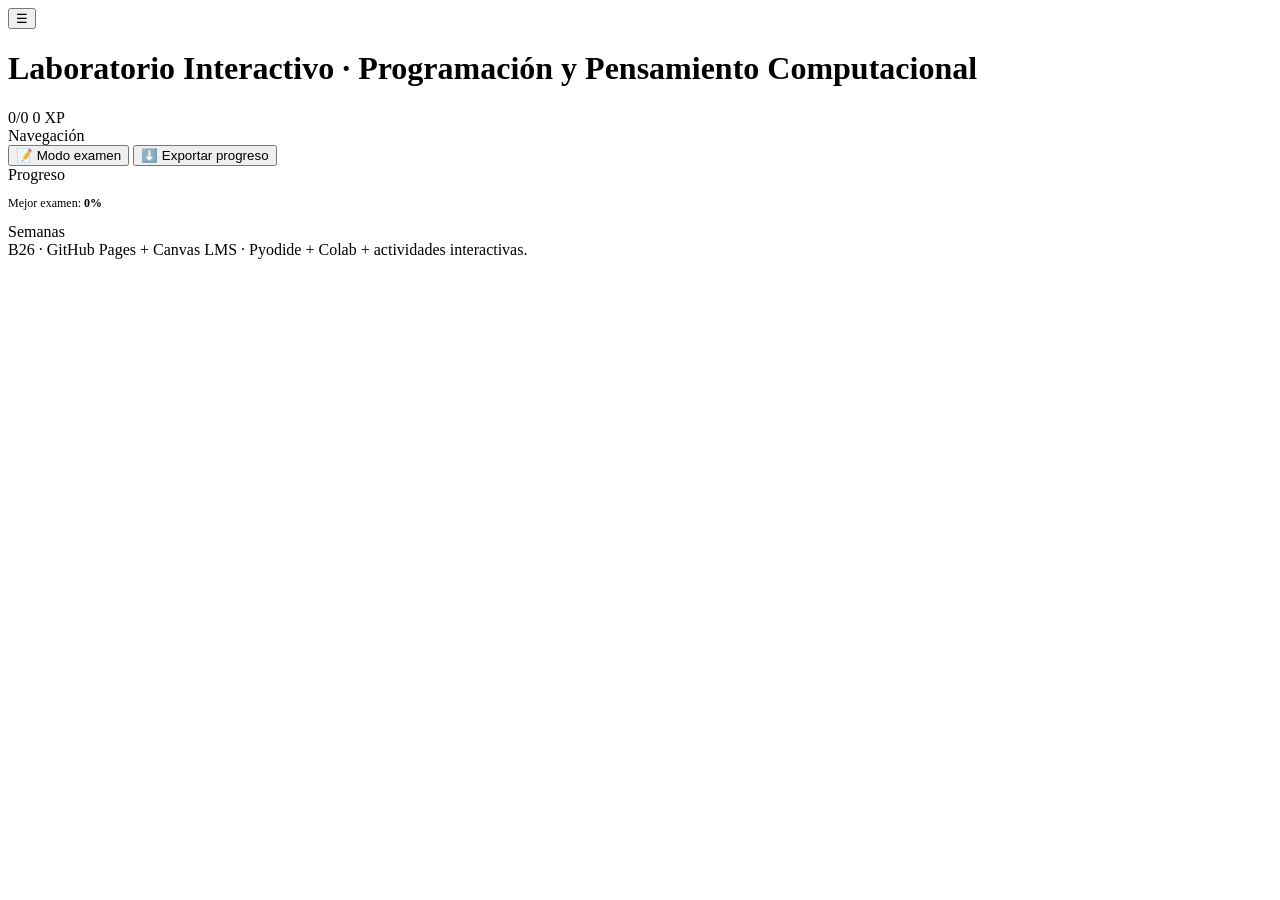
==== laboratorio/index.html @ fd306287 "Add files via upload" ====
<!doctype html>
<html lang="es">
<head>
<meta charset="utf-8"><meta name="viewport" content="width=device-width,initial-scale=1">
<title>Laboratorio Interactivo B26</title>
<link rel="stylesheet" href="assets/styles.css">
</head>
<body>
<header class="topbar">
<button id="menuBtn" class="btn mobile-menu">☰</button>
<h1>Laboratorio Interactivo · Programación y Pensamiento Computacional</h1>
<span class="brandpill" id="progressText">0/0</span>
<span class="brandpill xp" id="xpText">0 XP</span>
</header>
<div class="layout">
<aside id="sidebar" class="sidebar">
<div class="side-title">Navegación</div>
<button id="examBtn" class="navbtn">📝 Modo examen</button>
<button id="exportBtn" class="navbtn">⬇️ Exportar progreso</button>
<div class="side-title">Progreso</div>
<div class="progress"><span id="progressBar"></span></div>
<p class="muted" style="font-size:12px">Mejor examen: <b id="bestExam">0%</b></p>
<div class="side-title">Semanas</div>
<nav id="weeksNav"></nav>
</aside>
<main class="main"><div id="content"></div><div class="footer">B26 · GitHub Pages + Canvas LMS · Pyodide + Colab + actividades interactivas.</div></main>
</div>
<script src="assets/data.js"></script><script src="assets/app.js"></script>
</body></html>
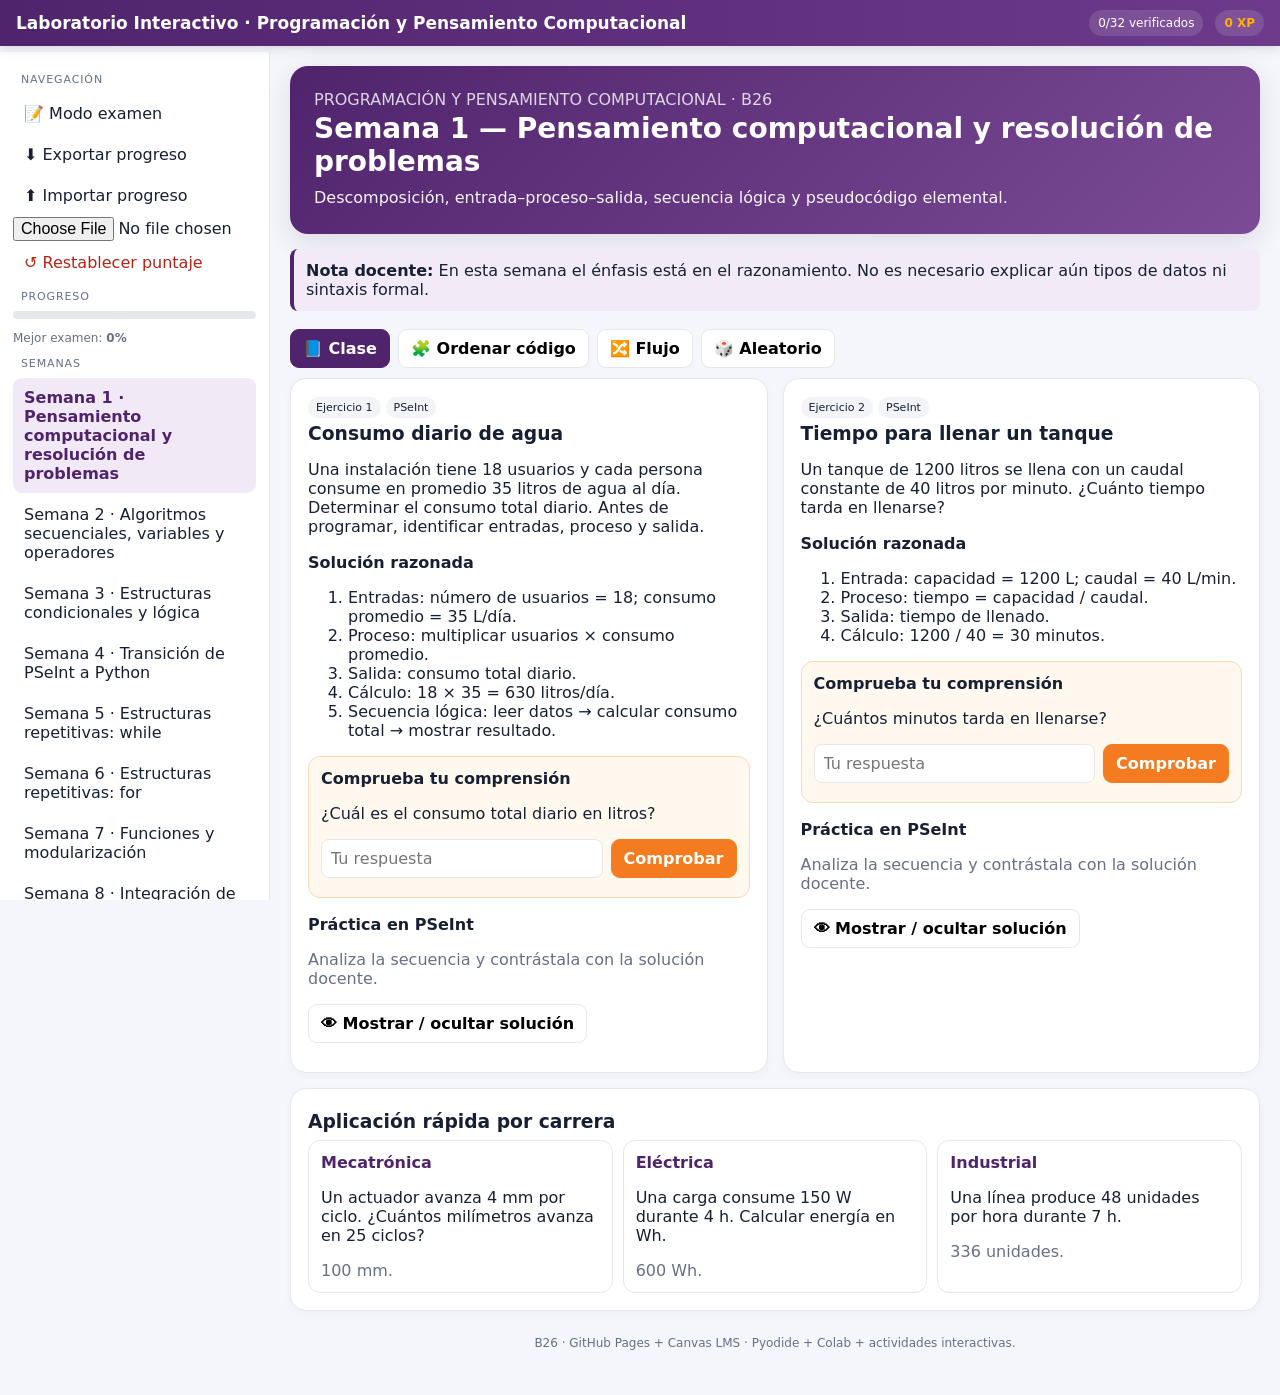
==== commit 65b769f3: "Add files via upload" ====
--- a/laboratorio/index.html
+++ b/laboratorio/index.html
@@ -3,7 +3,7 @@
 <head>
 <meta charset="utf-8"><meta name="viewport" content="width=device-width,initial-scale=1">
 <title>Laboratorio Interactivo B26</title>
-<link rel="stylesheet" href="assets/styles.css">
+<link rel="stylesheet" href="assets/styles.css?v=3">
 </head>
 <body>
 <header class="topbar">
@@ -17,6 +17,10 @@
 <div class="side-title">Navegación</div>
 <button id="examBtn" class="navbtn">📝 Modo examen</button>
 <button id="exportBtn" class="navbtn">⬇️ Exportar progreso</button>
+<button id="importBtn" class="navbtn">⬆️ Importar progreso</button>
+<input id="importFile" class="file-input" type="file" accept=".json,application/json">
+<button id="resetBtn" class="navbtn" style="color:#b42318">↺ Restablecer puntaje</button>
+<div id="progressStatus" class="statusmsg"></div>
 <div class="side-title">Progreso</div>
 <div class="progress"><span id="progressBar"></span></div>
 <p class="muted" style="font-size:12px">Mejor examen: <b id="bestExam">0%</b></p>
@@ -25,5 +29,5 @@
 </aside>
 <main class="main"><div id="content"></div><div class="footer">B26 · GitHub Pages + Canvas LMS · Pyodide + Colab + actividades interactivas.</div></main>
 </div>
-<script src="assets/data.js"></script><script src="assets/app.js"></script>
+<script src="assets/data.js?v=3"></script><script src="assets/app.js?v=3"></script>
 </body></html>
--- a/laboratorio/assets/styles.css
+++ b/laboratorio/assets/styles.css
@@ -0,0 +1,36 @@
+
+:root{
+ --bg:#f4f6fb;--card:#fff;--ink:#172033;--muted:#667085;--line:#e5e7eb;
+ --brand:#50246d;--brand2:#6d3a8c;--accent:#f47b20;--ok:#137333;--bad:#b42318;
+ --code:#101827;--codefg:#f8fafc;--gold:#ffb000;
+}
+*{box-sizing:border-box}html,body{margin:0;background:var(--bg);color:var(--ink);font-family:Inter,system-ui,-apple-system,Segoe UI,Roboto,Arial,sans-serif}
+button,input,textarea,select{font:inherit}.topbar{position:sticky;top:0;z-index:30;background:linear-gradient(90deg,var(--brand),var(--brand2));color:#fff;padding:10px 16px;display:flex;align-items:center;gap:12px;box-shadow:0 2px 12px #0002}
+.topbar h1{font-size:17px;margin:0;flex:1}.brandpill{font-size:12px;background:#ffffff20;padding:6px 9px;border-radius:999px}
+.layout{display:grid;grid-template-columns:270px minmax(0,1fr);min-height:calc(100vh - 52px)}
+.sidebar{background:#fff;border-right:1px solid var(--line);padding:13px;position:sticky;top:52px;height:calc(100vh - 52px);overflow:auto}
+.side-title{font-size:11px;text-transform:uppercase;letter-spacing:.08em;color:var(--muted);margin:8px 8px}
+.navbtn{display:block;width:100%;border:0;background:transparent;text-align:left;padding:10px 11px;border-radius:9px;cursor:pointer;margin:2px 0;color:var(--ink)}
+.navbtn:hover,.navbtn.active{background:#f1eaf6;color:var(--brand);font-weight:700}
+.main{width:100%;max-width:1200px;margin:0 auto;padding:20px}
+.hero{background:linear-gradient(135deg,var(--brand),#7b4b96);color:white;border-radius:18px;padding:24px;box-shadow:0 8px 26px #50246d22}
+.hero h2{margin:3px 0 8px;font-size:28px}.hero p{margin:0;line-height:1.5;opacity:.95}
+.kpis{display:grid;grid-template-columns:repeat(4,1fr);gap:12px;margin:14px 0}.kpi{background:#fff;border:1px solid var(--line);border-radius:14px;padding:14px}.kpi b{font-size:21px;display:block}
+.card{background:#fff;border:1px solid var(--line);border-radius:16px;padding:17px;box-shadow:0 2px 10px #00000008}.grid{display:grid;grid-template-columns:1fr 1fr;gap:15px}
+.card h3{margin:5px 0 8px}.card h4{margin:17px 0 8px}.muted{color:var(--muted)}.pill{display:inline-block;padding:4px 8px;border-radius:999px;background:#f2f4f7;font-size:11px;margin-right:5px}
+.btn{border:1px solid var(--line);background:#fff;padding:9px 12px;border-radius:9px;cursor:pointer;font-weight:650}.btn:hover{filter:brightness(.98)}.btn.primary{background:var(--accent);border-color:var(--accent);color:#fff}.btn.secondary{background:var(--brand);border-color:var(--brand);color:#fff}.btn.good{background:#14733c;border-color:#14733c;color:#fff}
+.toolbar{display:flex;flex-wrap:wrap;gap:8px;margin:12px 0}
+.codebox,.output{font-family:ui-monospace,SFMono-Regular,Menlo,Consolas,monospace;font-size:13px;line-height:1.45;border-radius:11px}
+.codebox{background:var(--code);color:var(--codefg);padding:12px;white-space:pre;overflow:auto}.editor{width:100%;min-height:220px;background:var(--code);color:var(--codefg);border:0;border-radius:11px;padding:12px;font-family:ui-monospace,SFMono-Regular,Menlo,Consolas,monospace;resize:vertical}
+.output{background:#f8fafc;border:1px dashed #cbd5e1;min-height:60px;padding:10px;white-space:pre-wrap}
+.check{background:#fff8ef;border:1px solid #ffd7b4;padding:12px;border-radius:12px;margin:14px 0}.checkrow{display:flex;gap:8px}.checkrow input{flex:1;border:1px solid var(--line);border-radius:8px;padding:9px}.feedback{font-weight:700;margin-top:7px}.ok{color:var(--ok)}.bad{color:var(--bad)}
+.progress{height:8px;border-radius:999px;background:#e5e7eb;overflow:hidden}.progress span{display:block;height:100%;width:0;background:var(--accent)}
+.xp{font-weight:800;color:var(--gold)}.teacher-note{margin:15px 0;background:#f2ebf7;border-left:4px solid var(--brand);padding:12px;border-radius:8px}
+.career-grid{display:grid;grid-template-columns:repeat(3,1fr);gap:10px}.career{border:1px solid var(--line);border-radius:12px;padding:12px}.career strong{color:var(--brand)}
+.activity-tabs{display:flex;flex-wrap:wrap;gap:8px;margin:18px 0 10px}.activity-tabs button.active{background:var(--brand);color:#fff;border-color:var(--brand)}
+.panel{display:none}.panel.active{display:block}
+.parsons-list{list-style:none;padding:0;margin:10px 0}.parsons-item{background:#fff;border:1px solid #d7dce5;border-radius:9px;padding:9px 10px;margin:7px 0;cursor:grab;font-family:ui-monospace,SFMono-Regular,Menlo,Consolas,monospace;white-space:pre-wrap}.parsons-item.dragging{opacity:.5}
+.flow-list{display:grid;gap:8px}.flow-step{display:flex;align-items:center;gap:10px;background:#fff;border:1px solid var(--line);border-radius:10px;padding:10px}.flow-step .num{width:26px;height:26px;border-radius:50%;background:#efe7f5;color:var(--brand);display:grid;place-items:center;font-weight:800}
+.exam-q{margin:15px 0;padding:14px;border:1px solid var(--line);border-radius:12px;background:#fff}.exam-q input{width:100%;margin-top:7px;border:1px solid var(--line);border-radius:8px;padding:9px}
+.hidden{display:none!important}.footer{text-align:center;color:var(--muted);font-size:12px;padding:25px}.mobile-menu{display:none}
+@media(max-width:900px){.layout{grid-template-columns:1fr}.sidebar{display:none;position:static;height:auto}.sidebar.open{display:block}.grid,.kpis,.career-grid{grid-template-columns:1fr}.main{padding:13px}.hero h2{font-size:23px}.mobile-menu{display:inline-block}}
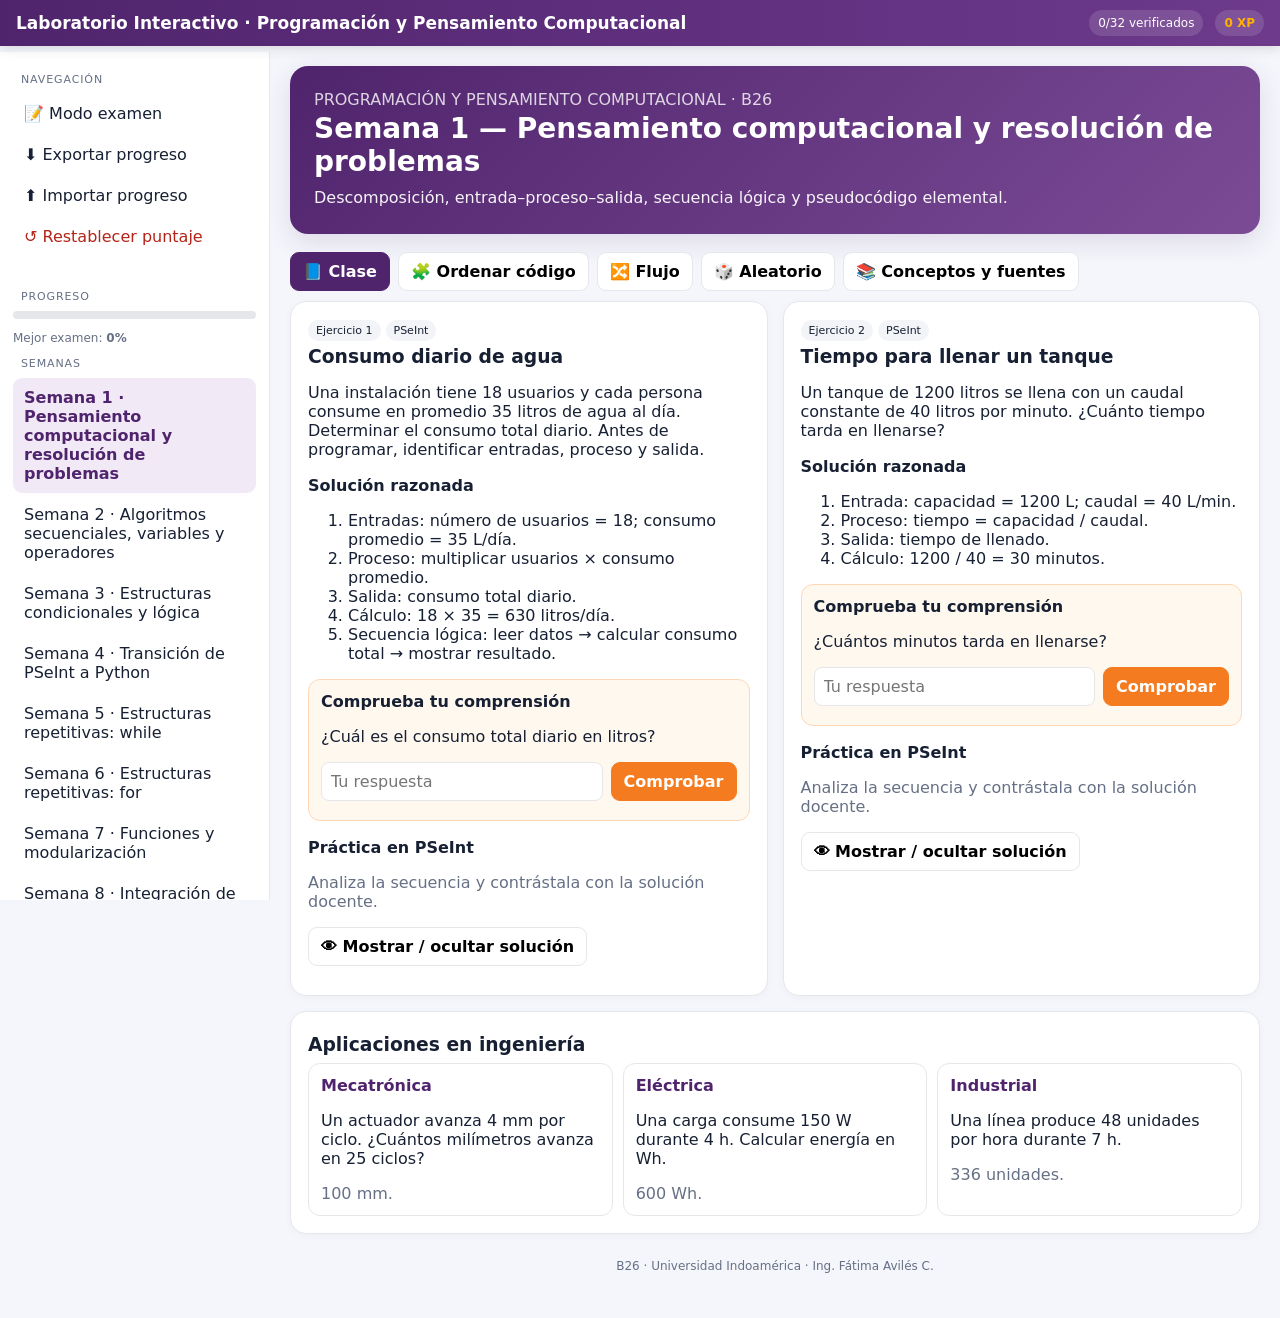
==== commit 2ea9f4e1: "Update index.html" ====
--- a/laboratorio/index.html
+++ b/laboratorio/index.html
@@ -27,7 +27,7 @@
 <div class="side-title">Semanas</div>
 <nav id="weeksNav"></nav>
 </aside>
-<main class="main"><div id="content"></div><div class="footer">B26 · GitHub Pages + Canvas LMS · Pyodide + Colab + actividades interactivas.</div></main>
+<main class="main"><div id="content"></div><div class="footer">B26 · Universidad Indoamérica · Ing. Fátima Avilés C.</div></main>
 </div>
 <script src="assets/data.js?v=3"></script><script src="assets/app.js?v=3"></script>
-</body></html>+</body></html>
--- a/laboratorio/assets/styles.css
+++ b/laboratorio/assets/styles.css
@@ -34,3 +34,11 @@
 .exam-q{margin:15px 0;padding:14px;border:1px solid var(--line);border-radius:12px;background:#fff}.exam-q input{width:100%;margin-top:7px;border:1px solid var(--line);border-radius:8px;padding:9px}
 .hidden{display:none!important}.footer{text-align:center;color:var(--muted);font-size:12px;padding:25px}.mobile-menu{display:none}
 @media(max-width:900px){.layout{grid-template-columns:1fr}.sidebar{display:none;position:static;height:auto}.sidebar.open{display:block}.grid,.kpis,.career-grid{grid-template-columns:1fr}.main{padding:13px}.hero h2{font-size:23px}.mobile-menu{display:inline-block}}
+
+.concept-grid{display:grid;grid-template-columns:repeat(2,1fr);gap:10px}
+.concept{border:1px solid var(--line);border-radius:12px;padding:12px;background:#fff}
+.concept dt{font-weight:800;color:var(--brand);margin-bottom:5px}.concept dd{margin:0;line-height:1.45}
+.study-tip{background:#eef7ff;border-left:4px solid #2774ae;padding:12px 14px;border-radius:9px;margin:12px 0}
+.ref-list{padding-left:20px}.ref-list li{margin:12px 0;line-height:1.45}.ref-list a{color:var(--brand);font-weight:700}
+.file-input{display:none}.statusmsg{font-size:12px;margin-top:8px;min-height:18px}
+@media(max-width:900px){.concept-grid{grid-template-columns:1fr}}
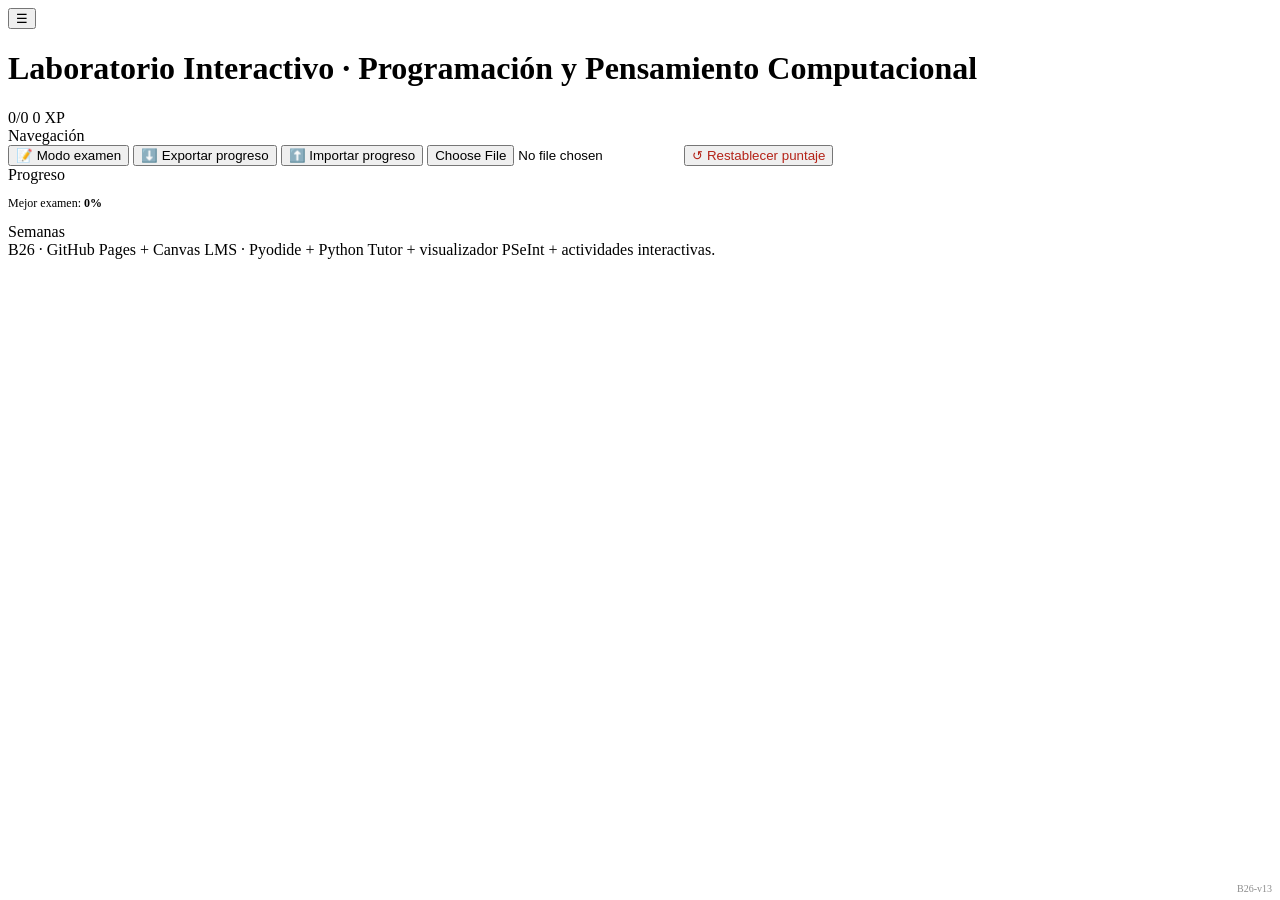
==== commit fb8ef095: "Add files via upload" ====
--- a/laboratorio/index.html
+++ b/laboratorio/index.html
@@ -3,7 +3,7 @@
 <head>
 <meta charset="utf-8"><meta name="viewport" content="width=device-width,initial-scale=1">
 <title>Laboratorio Interactivo B26</title>
-<link rel="stylesheet" href="assets/styles.css?v=3">
+<link rel="stylesheet" href="assets/styles-v13.css">
 </head>
 <body>
 <header class="topbar">
@@ -27,7 +27,8 @@
 <div class="side-title">Semanas</div>
 <nav id="weeksNav"></nav>
 </aside>
-<main class="main"><div id="content"></div><div class="footer">B26 · Universidad Indoamérica · Ing. Fátima Avilés C.</div></main>
+<main class="main"><div id="content"></div><div class="footer">B26 · GitHub Pages + Canvas LMS · Pyodide + Python Tutor + visualizador PSeInt + actividades interactivas.</div></main>
 </div>
-<script src="assets/data.js?v=3"></script><script src="assets/app.js?v=3"></script>
-</body></html>
+<script src="assets/data-v13.js"></script><script src="assets/app-v13.js"></script>
+<div style="position:fixed;right:8px;bottom:6px;font-size:10px;opacity:.45;z-index:9999">B26-v13</div>
+</body></html>
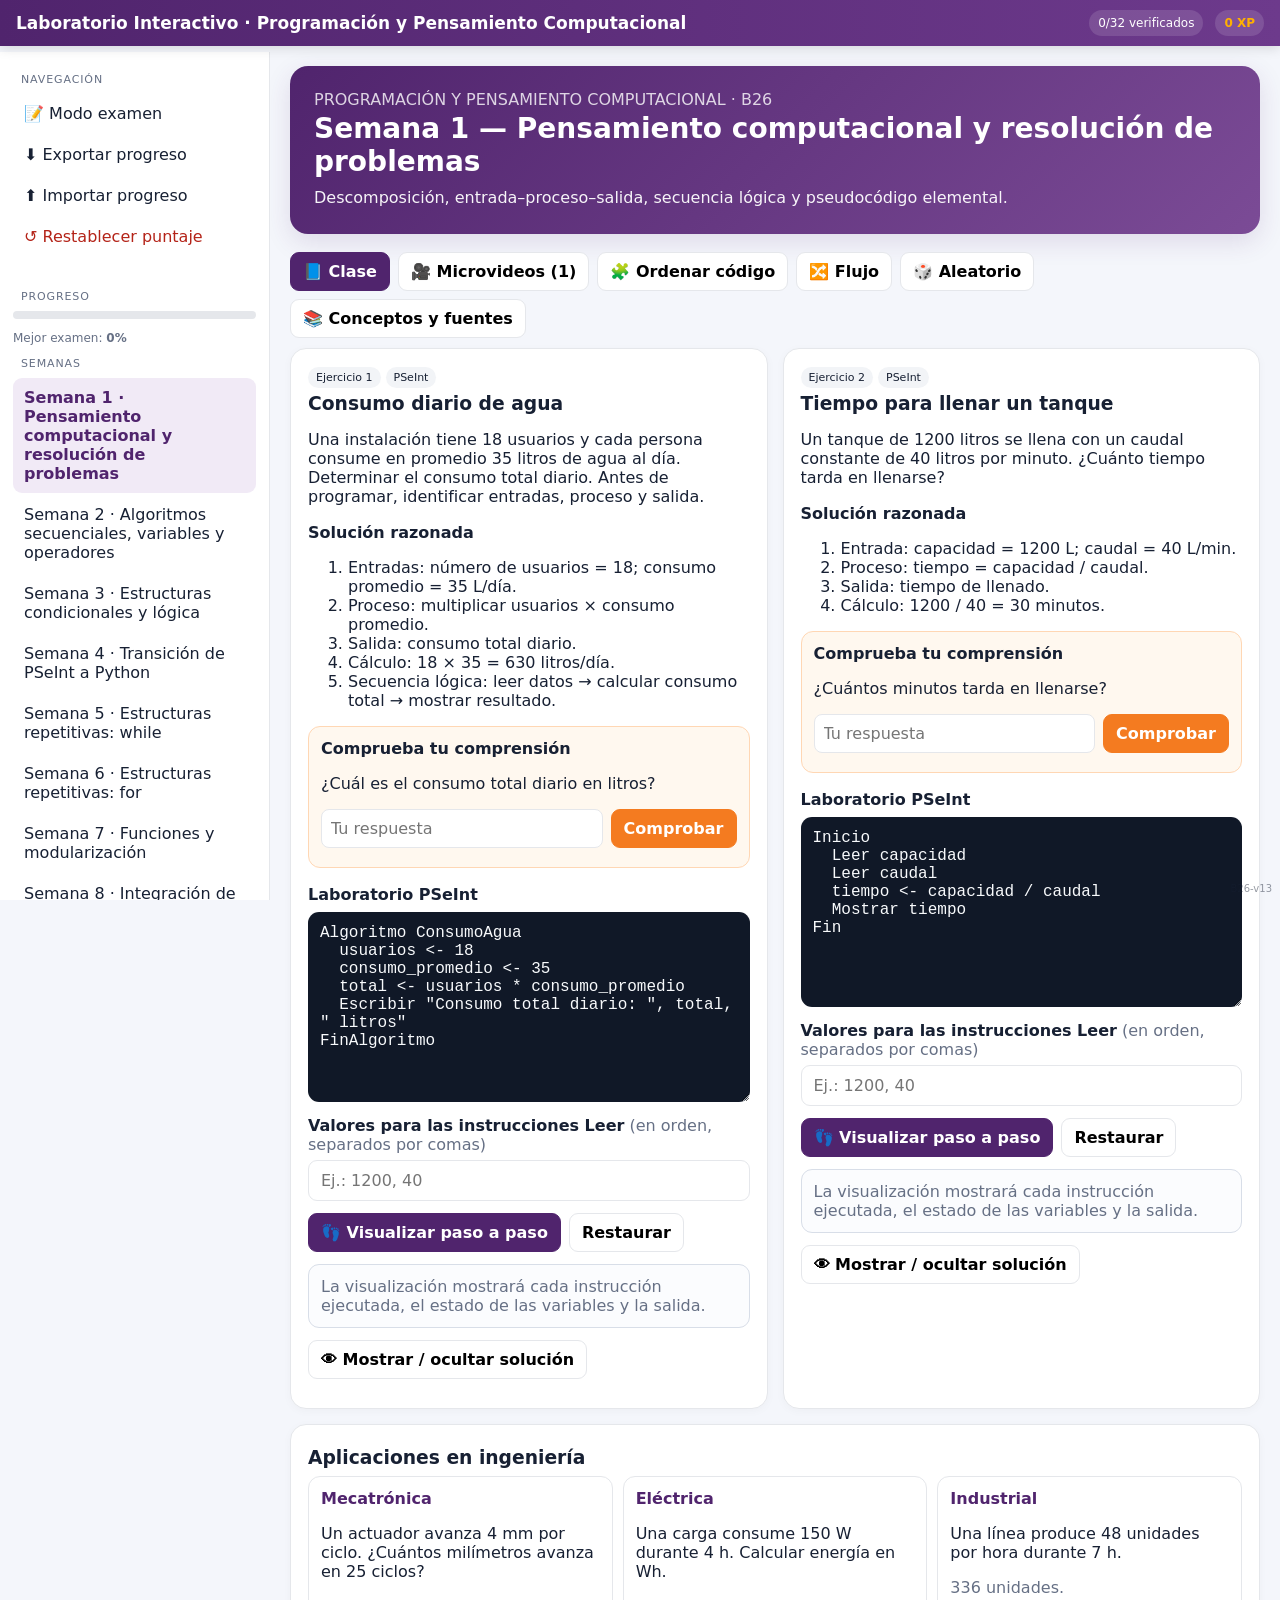
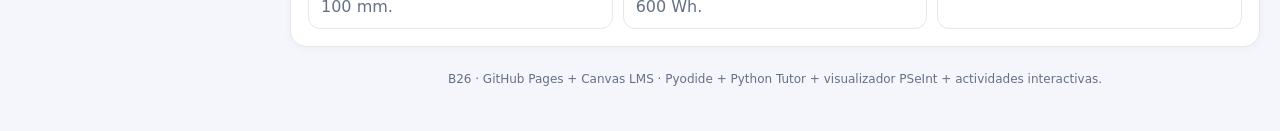
==== commit cbb578da: "Update index.html" ====
--- a/laboratorio/index.html
+++ b/laboratorio/index.html
@@ -3,7 +3,7 @@
 <head>
 <meta charset="utf-8"><meta name="viewport" content="width=device-width,initial-scale=1">
 <title>Laboratorio Interactivo B26</title>
-<link rel="stylesheet" href="assets/styles-v13.css">
+<link rel="stylesheet" href="assets/styles.css">
 </head>
 <body>
 <header class="topbar">
@@ -29,6 +29,6 @@
 </aside>
 <main class="main"><div id="content"></div><div class="footer">B26 · GitHub Pages + Canvas LMS · Pyodide + Python Tutor + visualizador PSeInt + actividades interactivas.</div></main>
 </div>
-<script src="assets/data-v13.js"></script><script src="assets/app-v13.js"></script>
+<script src="assets/data.js"></script><script src="assets/app.js"></script>
 <div style="position:fixed;right:8px;bottom:6px;font-size:10px;opacity:.45;z-index:9999">B26-v13</div>
-</body></html>+</body></html>
--- a/laboratorio/assets/styles.css
+++ b/laboratorio/assets/styles.css
@@ -0,0 +1,289 @@
+
+:root{
+ --bg:#f4f6fb;--card:#fff;--ink:#172033;--muted:#667085;--line:#e5e7eb;
+ --brand:#50246d;--brand2:#6d3a8c;--accent:#f47b20;--ok:#137333;--bad:#b42318;
+ --code:#101827;--codefg:#f8fafc;--gold:#ffb000;
+}
+*{box-sizing:border-box}html,body{margin:0;background:var(--bg);color:var(--ink);font-family:Inter,system-ui,-apple-system,Segoe UI,Roboto,Arial,sans-serif}
+button,input,textarea,select{font:inherit}.topbar{position:sticky;top:0;z-index:30;background:linear-gradient(90deg,var(--brand),var(--brand2));color:#fff;padding:10px 16px;display:flex;align-items:center;gap:12px;box-shadow:0 2px 12px #0002}
+.topbar h1{font-size:17px;margin:0;flex:1}.brandpill{font-size:12px;background:#ffffff20;padding:6px 9px;border-radius:999px}
+.layout{display:grid;grid-template-columns:270px minmax(0,1fr);min-height:calc(100vh - 52px)}
+.sidebar{background:#fff;border-right:1px solid var(--line);padding:13px;position:sticky;top:52px;height:calc(100vh - 52px);overflow:auto}
+.side-title{font-size:11px;text-transform:uppercase;letter-spacing:.08em;color:var(--muted);margin:8px 8px}
+.navbtn{display:block;width:100%;border:0;background:transparent;text-align:left;padding:10px 11px;border-radius:9px;cursor:pointer;margin:2px 0;color:var(--ink)}
+.navbtn:hover,.navbtn.active{background:#f1eaf6;color:var(--brand);font-weight:700}
+.main{width:100%;max-width:1200px;margin:0 auto;padding:20px}
+.hero{background:linear-gradient(135deg,var(--brand),#7b4b96);color:white;border-radius:18px;padding:24px;box-shadow:0 8px 26px #50246d22}
+.hero h2{margin:3px 0 8px;font-size:28px}.hero p{margin:0;line-height:1.5;opacity:.95}
+.kpis{display:grid;grid-template-columns:repeat(4,1fr);gap:12px;margin:14px 0}.kpi{background:#fff;border:1px solid var(--line);border-radius:14px;padding:14px}.kpi b{font-size:21px;display:block}
+.card{background:#fff;border:1px solid var(--line);border-radius:16px;padding:17px;box-shadow:0 2px 10px #00000008}.grid{display:grid;grid-template-columns:1fr 1fr;gap:15px}
+.card h3{margin:5px 0 8px}.card h4{margin:17px 0 8px}.muted{color:var(--muted)}.pill{display:inline-block;padding:4px 8px;border-radius:999px;background:#f2f4f7;font-size:11px;margin-right:5px}
+.btn{border:1px solid var(--line);background:#fff;padding:9px 12px;border-radius:9px;cursor:pointer;font-weight:650}.btn:hover{filter:brightness(.98)}.btn.primary{background:var(--accent);border-color:var(--accent);color:#fff}.btn.secondary{background:var(--brand);border-color:var(--brand);color:#fff}.btn.good{background:#14733c;border-color:#14733c;color:#fff}
+.toolbar{display:flex;flex-wrap:wrap;gap:8px;margin:12px 0}
+.codebox,.output{font-family:ui-monospace,SFMono-Regular,Menlo,Consolas,monospace;font-size:13px;line-height:1.45;border-radius:11px}
+.codebox{background:var(--code);color:var(--codefg);padding:12px;white-space:pre;overflow:auto}.editor{width:100%;min-height:220px;background:var(--code);color:var(--codefg);border:0;border-radius:11px;padding:12px;font-family:ui-monospace,SFMono-Regular,Menlo,Consolas,monospace;resize:vertical}
+.output{background:#f8fafc;border:1px dashed #cbd5e1;min-height:60px;padding:10px;white-space:pre-wrap}
+.check{background:#fff8ef;border:1px solid #ffd7b4;padding:12px;border-radius:12px;margin:14px 0}.checkrow{display:flex;gap:8px}.checkrow input{flex:1;border:1px solid var(--line);border-radius:8px;padding:9px}.feedback{font-weight:700;margin-top:7px}.ok{color:var(--ok)}.bad{color:var(--bad)}
+.progress{height:8px;border-radius:999px;background:#e5e7eb;overflow:hidden}.progress span{display:block;height:100%;width:0;background:var(--accent)}
+.xp{font-weight:800;color:var(--gold)}.teacher-note{margin:15px 0;background:#f2ebf7;border-left:4px solid var(--brand);padding:12px;border-radius:8px}
+.career-grid{display:grid;grid-template-columns:repeat(3,1fr);gap:10px}.career{border:1px solid var(--line);border-radius:12px;padding:12px}.career strong{color:var(--brand)}
+.activity-tabs{display:flex;flex-wrap:wrap;gap:8px;margin:18px 0 10px}.activity-tabs button.active{background:var(--brand);color:#fff;border-color:var(--brand)}
+.panel{display:none}.panel.active{display:block}
+.parsons-list{list-style:none;padding:0;margin:10px 0}.parsons-item{background:#fff;border:1px solid #d7dce5;border-radius:9px;padding:9px 10px;margin:7px 0;cursor:grab;font-family:ui-monospace,SFMono-Regular,Menlo,Consolas,monospace;white-space:pre-wrap}.parsons-item.dragging{opacity:.5}
+.flow-list{display:grid;gap:8px}.flow-step{display:flex;align-items:center;gap:10px;background:#fff;border:1px solid var(--line);border-radius:10px;padding:10px}.flow-step .num{width:26px;height:26px;border-radius:50%;background:#efe7f5;color:var(--brand);display:grid;place-items:center;font-weight:800}
+.exam-q{margin:15px 0;padding:14px;border:1px solid var(--line);border-radius:12px;background:#fff}.exam-q input{width:100%;margin-top:7px;border:1px solid var(--line);border-radius:8px;padding:9px}
+.hidden{display:none!important}.footer{text-align:center;color:var(--muted);font-size:12px;padding:25px}.mobile-menu{display:none}
+@media(max-width:900px){.layout{grid-template-columns:1fr}.sidebar{display:none;position:static;height:auto}.sidebar.open{display:block}.grid,.kpis,.career-grid{grid-template-columns:1fr}.main{padding:13px}.hero h2{font-size:23px}.mobile-menu{display:inline-block}}
+
+.concept-grid{display:grid;grid-template-columns:repeat(2,1fr);gap:10px}
+.concept{border:1px solid var(--line);border-radius:12px;padding:12px;background:#fff}
+.concept dt{font-weight:800;color:var(--brand);margin-bottom:5px}.concept dd{margin:0;line-height:1.45}
+.study-tip{background:#eef7ff;border-left:4px solid #2774ae;padding:12px 14px;border-radius:9px;margin:12px 0}
+.ref-list{padding-left:20px}.ref-list li{margin:12px 0;line-height:1.45}.ref-list a{color:var(--brand);font-weight:700}
+.file-input{display:none}.statusmsg{font-size:12px;margin-top:8px;min-height:18px}
+@media(max-width:900px){.concept-grid{grid-template-columns:1fr}}
+
+
+
+/* ===== Modo examen v9: alineación forzada a la izquierda ===== */
+#examQuestions{
+  display:block;
+  width:100%;
+  margin-top:18px;
+}
+
+.exam-card{
+  display:block;
+  width:100%;
+  box-sizing:border-box;
+  background:#fff;
+  border:1px solid var(--line, #d9dee7);
+  border-radius:12px;
+  padding:16px;
+  margin:0 0 16px 0;
+}
+
+.exam-meta{
+  display:block;
+  text-align:left !important;
+  margin:0 0 6px 0;
+}
+
+.exam-question{
+  display:block;
+  width:100%;
+  margin:0 0 14px 0;
+  padding:0;
+  text-align:left !important;
+  font-size:1rem;
+  line-height:1.45;
+  font-weight:650;
+}
+
+.mcq-options{
+  display:flex !important;
+  flex-direction:column !important;
+  align-items:stretch !important;
+  justify-content:flex-start !important;
+  width:100% !important;
+  gap:8px !important;
+  margin:0 !important;
+  padding:0 !important;
+}
+
+.mcq-option{
+  display:flex !important;
+  flex-direction:row !important;
+  align-items:center !important;
+  justify-content:flex-start !important;
+  width:100% !important;
+  box-sizing:border-box !important;
+  gap:9px !important;
+  margin:0 !important;
+  padding:10px 12px !important;
+  text-align:left !important;
+  direction:ltr !important;
+  border:1px solid var(--line, #d9dee7) !important;
+  border-radius:9px !important;
+  background:#fff !important;
+  cursor:pointer !important;
+}
+
+.mcq-option:hover{
+  background:#f7f7fb !important;
+  border-color:#b8bfd0 !important;
+}
+
+.mcq-option:has(input[type="radio"]:checked){
+  background:#f3eef8 !important;
+  border-color:#744292 !important;
+}
+
+.mcq-option input[type="radio"]{
+  appearance:auto !important;
+  -webkit-appearance:radio !important;
+  display:inline-block !important;
+  position:static !important;
+  float:none !important;
+  flex:0 0 18px !important;
+  width:18px !important;
+  min-width:18px !important;
+  max-width:18px !important;
+  height:18px !important;
+  margin:0 !important;
+  padding:0 !important;
+  transform:none !important;
+  vertical-align:middle !important;
+}
+
+.mcq-letter{
+  display:inline-block !important;
+  flex:0 0 24px !important;
+  width:24px !important;
+  min-width:24px !important;
+  margin:0 !important;
+  padding:0 !important;
+  text-align:left !important;
+  font-weight:700 !important;
+  background:transparent !important;
+  border-radius:0 !important;
+}
+
+.mcq-text,
+.mcq-code{
+  display:block !important;
+  flex:1 1 auto !important;
+  width:auto !important;
+  min-width:0 !important;
+  max-width:none !important;
+  margin:0 !important;
+  padding:0 !important;
+  text-align:left !important;
+  direction:ltr !important;
+  line-height:1.4 !important;
+  overflow-wrap:anywhere !important;
+}
+
+.mcq-text{
+  font-family:inherit !important;
+  font-size:.98rem !important;
+  background:transparent !important;
+}
+
+.mcq-code{
+  font-family:ui-monospace, SFMono-Regular, Menlo, Consolas, monospace !important;
+  font-size:.94rem !important;
+  white-space:pre-wrap !important;
+  background:#f6f7f9 !important;
+  border-radius:6px !important;
+  padding:5px 7px !important;
+}
+
+@media (max-width:700px){
+  .exam-card{
+    padding:12px;
+  }
+  .mcq-option{
+    padding:9px 10px !important;
+    gap:7px !important;
+  }
+}
+
+
+/* ===== Microvideos v10 ===== */
+.video-section{
+  display:block;
+  width:100%;
+}
+
+.section-heading{
+  display:flex;
+  align-items:flex-start;
+  justify-content:space-between;
+  gap:12px;
+  margin-bottom:14px;
+}
+
+.section-heading h3{
+  margin:0 0 4px 0;
+}
+
+.video-grid{
+  display:grid;
+  grid-template-columns:repeat(auto-fit,minmax(280px,1fr));
+  gap:16px;
+  align-items:start;
+}
+
+.video-card{
+  overflow:hidden;
+  background:#fff;
+  border:1px solid var(--line);
+  border-radius:14px;
+  box-shadow:0 2px 8px rgba(0,0,0,.04);
+}
+
+.video-frame{
+  position:relative;
+  width:100%;
+  aspect-ratio:16/9;
+  background:#111;
+}
+
+.video-frame iframe{
+  position:absolute;
+  inset:0;
+  width:100%;
+  height:100%;
+  border:0;
+  display:block;
+}
+
+.video-card-body{
+  padding:14px;
+}
+
+.video-card-body h4{
+  margin:4px 0 8px 0;
+  line-height:1.35;
+}
+
+.video-card-body p{
+  margin:0 0 12px 0;
+  line-height:1.45;
+}
+
+.video-kicker{
+  display:block;
+  font-size:.82rem;
+  font-weight:700;
+  opacity:.68;
+  text-transform:uppercase;
+  letter-spacing:.02em;
+}
+
+.video-empty{
+  text-align:left;
+}
+
+@media (max-width:700px){
+  .video-grid{
+    grid-template-columns:1fr;
+  }
+  .section-heading{
+    flex-direction:column;
+  }
+}
+
+/* v12 · Python Tutor */
+.btn.tutor{border-color:#7b3fa0;background:#f7effb;color:#5b2d75;font-weight:700}
+.tutor-panel{margin-top:12px;padding:14px;border:1px solid #d9c5e6;border-radius:12px;background:#fff}
+.tutor-head{display:flex;gap:10px;align-items:center;justify-content:space-between;flex-wrap:wrap;margin-bottom:6px}
+.tutor-frame{display:block;width:100%;height:620px;border:1px solid #d0d5dd;border-radius:10px;background:#fff}
+@media(max-width:700px){.tutor-frame{height:720px}.tutor-head{align-items:flex-start}}
+
+
+/* v13 · input(), errores amigables y visualizador PSeInt */
+.error-friendly{font-family:system-ui,-apple-system,BlinkMacSystemFont,"Segoe UI",sans-serif;background:#fff4e5;border:1px solid #f0c36d;border-radius:10px;padding:10px 12px;color:#6b4700;white-space:normal;margin-bottom:8px}
+.error-friendly strong{display:block;margin-bottom:4px}.error-details{font-family:system-ui,-apple-system,BlinkMacSystemFont,"Segoe UI",sans-serif;white-space:normal}.error-details summary{cursor:pointer;font-weight:700}.error-details pre{font-family:ui-monospace,SFMono-Regular,Menlo,Consolas,monospace;white-space:pre-wrap;overflow-wrap:anywhere;background:#fff;border:1px solid #e5e7eb;border-radius:8px;padding:10px;margin-top:8px}
+.pseint-editor{min-height:190px}.pseint-input-row{margin:10px 0}.pseint-input-row label{display:block;margin-bottom:6px}.pseint-input-row input{width:100%;box-sizing:border-box;padding:10px 12px;border:1px solid var(--line);border-radius:9px;font-size:16px}.pseint-trace{margin-top:10px;border:1px solid #d8dee8;border-radius:11px;padding:12px;background:#fbfcfe}.trace-summary{padding:8px 10px;background:#eef8f1;border-radius:8px;margin-bottom:10px}.trace-scroll{overflow-x:auto}.trace-table{width:100%;border-collapse:collapse;min-width:680px;font-size:13px}.trace-table th,.trace-table td{border-bottom:1px solid #e5e7eb;padding:8px;text-align:left;vertical-align:top}.trace-table th{background:#f3f4f6;position:sticky;top:0}.trace-table code{white-space:pre-wrap}.trace-note{margin:10px 0 0}
